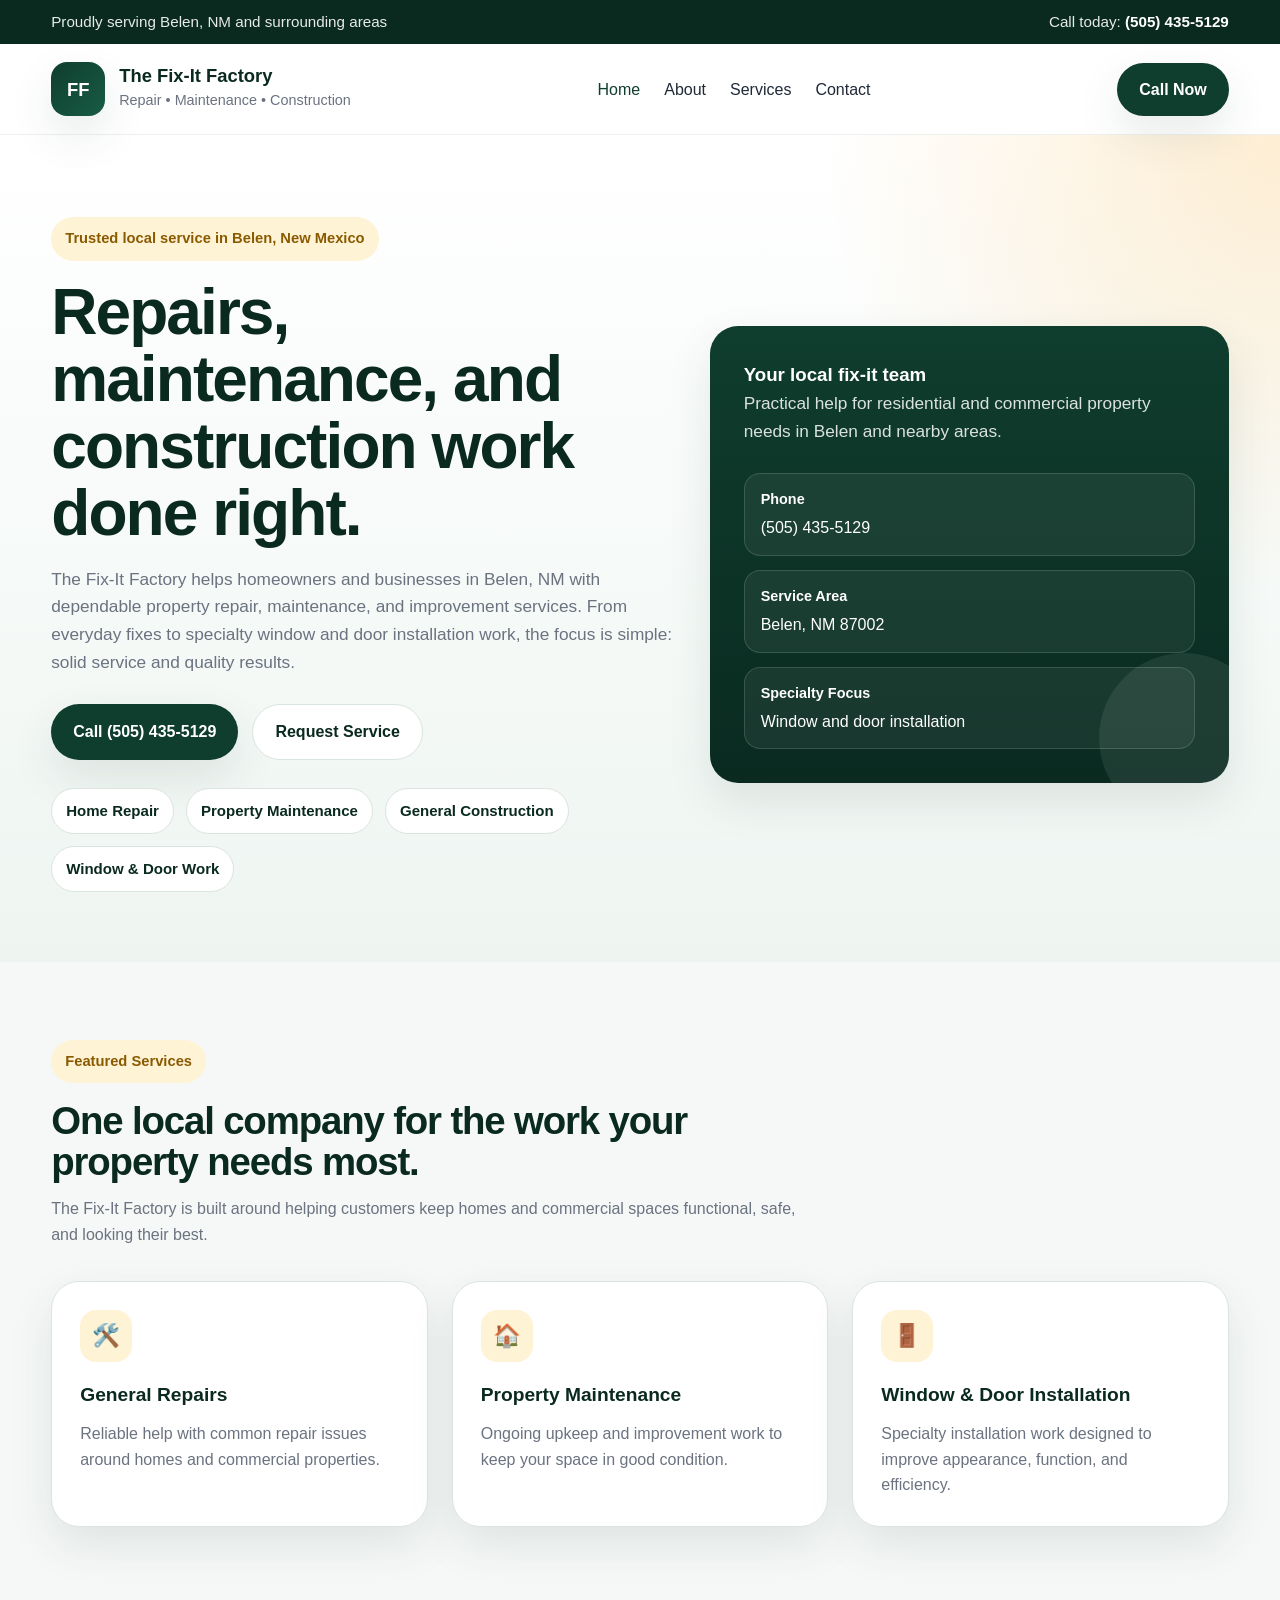
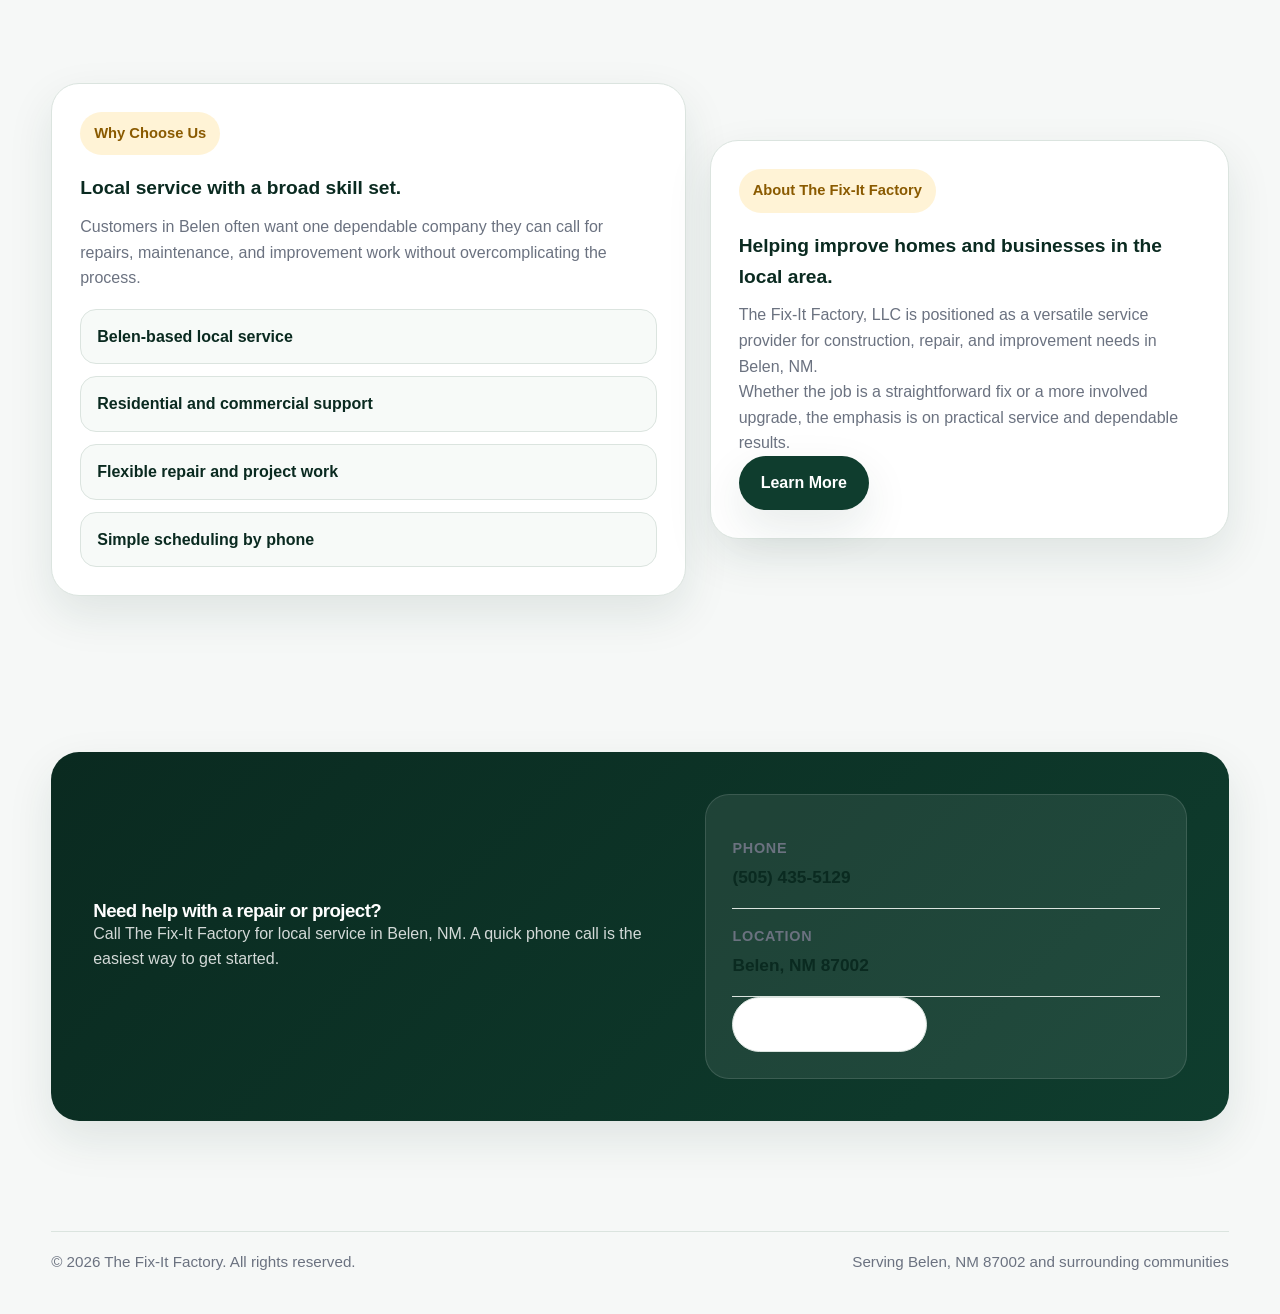
==== index.html @ b7ed5127 "Add files via upload" ====
<!DOCTYPE html>
<html lang="en">
<head>
  <meta charset="UTF-8" />
  <meta name="viewport" content="width=device-width, initial-scale=1.0" />
  <title>The Fix-It Factory | Home Repair & Construction in Belen, NM</title>
  <meta name="description" content="The Fix-It Factory provides home repair, maintenance, construction, and window and door installation services in Belen, New Mexico." />
  <link rel="stylesheet" href="style.css" />
</head>
<body>
  <div class="topbar">
    <div class="container topbar-inner">
      <div>Proudly serving Belen, NM and surrounding areas</div>
      <div>Call today: <a href="tel:15054355129">(505) 435-5129</a></div>
    </div>
  </div>

  <header>
    <div class="container nav">
      <a href="index.html" class="brand">
        <div class="logo">FF</div>
        <div class="brand-text">
          <h1>The Fix-It Factory</h1>
          <span>Repair • Maintenance • Construction</span>
        </div>
      </a>
      <nav>
        <ul>
          <li><a class="active" href="index.html">Home</a></li>
          <li><a href="about.html">About</a></li>
          <li><a href="services.html">Services</a></li>
          <li><a href="contact.html">Contact</a></li>
        </ul>
      </nav>
      <a class="nav-cta" href="tel:15054355129">Call Now</a>
    </div>
  </header>

  <main>
    <section class="hero">
      <div class="container hero-grid">
        <div>
          <div class="eyebrow">Trusted local service in Belen, New Mexico</div>
          <h2>Repairs, maintenance, and construction work done right.</h2>
          <p>
            The Fix-It Factory helps homeowners and businesses in Belen, NM with dependable property repair, maintenance, and improvement services. From everyday fixes to specialty window and door installation work, the focus is simple: solid service and quality results.
          </p>
          <div class="hero-actions">
            <a class="btn btn-primary" href="tel:15054355129">Call (505) 435-5129</a>
            <a class="btn btn-secondary" href="contact.html">Request Service</a>
          </div>
          <div class="hero-points">
            <span>Home Repair</span>
            <span>Property Maintenance</span>
            <span>General Construction</span>
            <span>Window & Door Work</span>
          </div>
        </div>
        <aside class="hero-card">
          <h3>Your local fix-it team</h3>
          <p>Practical help for residential and commercial property needs in Belen and nearby areas.</p>
          <div class="info-list">
            <div class="info-item">
              <strong>Phone</strong>
              <a href="tel:15054355129">(505) 435-5129</a>
            </div>
            <div class="info-item">
              <strong>Service Area</strong>
              <span>Belen, NM 87002</span>
            </div>
            <div class="info-item">
              <strong>Specialty Focus</strong>
              <span>Window and door installation</span>
            </div>
          </div>
        </aside>
      </div>
    </section>

    <section>
      <div class="container">
        <div class="section-head">
          <span class="tag">Featured Services</span>
          <h3>One local company for the work your property needs most.</h3>
          <p>The Fix-It Factory is built around helping customers keep homes and commercial spaces functional, safe, and looking their best.</p>
        </div>
        <div class="services-grid">
          <article class="card">
            <div class="icon">🛠️</div>
            <h4>General Repairs</h4>
            <p>Reliable help with common repair issues around homes and commercial properties.</p>
          </article>
          <article class="card">
            <div class="icon">🏠</div>
            <h4>Property Maintenance</h4>
            <p>Ongoing upkeep and improvement work to keep your space in good condition.</p>
          </article>
          <article class="card">
            <div class="icon">🚪</div>
            <h4>Window & Door Installation</h4>
            <p>Specialty installation work designed to improve appearance, function, and efficiency.</p>
          </article>
        </div>
      </div>
    </section>

    <section>
      <div class="container split-grid">
        <div class="panel">
          <span class="tag">Why Choose Us</span>
          <h4>Local service with a broad skill set.</h4>
          <p>Customers in Belen often want one dependable company they can call for repairs, maintenance, and improvement work without overcomplicating the process.</p>
          <ul class="check-list">
            <li>Belen-based local service</li>
            <li>Residential and commercial support</li>
            <li>Flexible repair and project work</li>
            <li>Simple scheduling by phone</li>
          </ul>
        </div>
        <div class="panel">
          <span class="tag">About The Fix-It Factory</span>
          <h4>Helping improve homes and businesses in the local area.</h4>
          <p>The Fix-It Factory, LLC is positioned as a versatile service provider for construction, repair, and improvement needs in Belen, NM.</p>
          <p>Whether the job is a straightforward fix or a more involved upgrade, the emphasis is on practical service and dependable results.</p>
          <a class="btn btn-primary" href="about.html">Learn More</a>
        </div>
      </div>
    </section>

    <section>
      <div class="container">
        <div class="cta">
          <div class="cta-grid">
            <div>
              <h3>Need help with a repair or project?</h3>
              <p>Call The Fix-It Factory for local service in Belen, NM. A quick phone call is the easiest way to get started.</p>
            </div>
            <div class="cta-box">
              <div class="contact-row">
                <strong>Phone</strong>
                <a href="tel:15054355129">(505) 435-5129</a>
              </div>
              <div class="contact-row">
                <strong>Location</strong>
                <span>Belen, NM 87002</span>
              </div>
              <a class="btn btn-secondary" href="contact.html">Go to Contact Page</a>
            </div>
          </div>
        </div>
      </div>
    </section>
  </main>

  <footer>
    <div class="container footer-inner">
      <div>© 2026 The Fix-It Factory. All rights reserved.</div>
      <div>Serving Belen, NM 87002 and surrounding communities</div>
    </div>
  </footer>
</body>
</html>
---- style.css ----
:root {
  --primary: #0f3d2e;
  --primary-dark: #0a2a20;
  --primary-light: #185c46;
  --accent: #f59e0b;
  --accent-soft: #fff3d6;
  --text: #1f2937;
  --text-light: #6b7280;
  --white: #ffffff;
  --bg: #f6f8f7;
  --card: #ffffff;
  --border: #dbe4df;
  --shadow: 0 18px 45px rgba(15, 61, 46, 0.10);
  --shadow-hover: 0 25px 60px rgba(15, 61, 46, 0.16);
  --radius: 22px;
  --max-width: 1180px;
}

* {
  box-sizing: border-box;
  margin: 0;
  padding: 0;
}

html {
  scroll-behavior: smooth;
}

body {
  font-family: Arial, Helvetica, sans-serif;
  color: var(--text);
  background: var(--bg);
  line-height: 1.6;
}

a {
  text-decoration: none;
  color: inherit;
}

img {
  max-width: 100%;
  display: block;
}

.container {
  width: min(92%, var(--max-width));
  margin: 0 auto;
}

.topbar {
  background: var(--primary-dark);
  color: rgba(255,255,255,0.9);
  font-size: 0.95rem;
}

.topbar-inner {
  display: flex;
  justify-content: space-between;
  align-items: center;
  gap: 16px;
  padding: 10px 0;
  flex-wrap: wrap;
}

.topbar a {
  color: #fff;
  font-weight: 700;
}

header {
  position: sticky;
  top: 0;
  z-index: 1000;
  background: rgba(255,255,255,0.94);
  backdrop-filter: blur(14px);
  border-bottom: 1px solid rgba(15, 61, 46, 0.08);
}

.nav {
  display: flex;
  align-items: center;
  justify-content: space-between;
  gap: 20px;
  padding: 18px 0;
}

.brand {
  display: flex;
  align-items: center;
  gap: 14px;
}

.logo {
  width: 54px;
  height: 54px;
  border-radius: 16px;
  background: linear-gradient(135deg, var(--primary), var(--primary-light));
  color: white;
  display: grid;
  place-items: center;
  font-weight: 800;
  font-size: 1.15rem;
  box-shadow: var(--shadow);
}

.brand-text h1 {
  font-size: 1.15rem;
  line-height: 1.1;
  color: var(--primary-dark);
}

.brand-text span {
  font-size: 0.9rem;
  color: var(--text-light);
}

nav ul {
  list-style: none;
  display: flex;
  align-items: center;
  gap: 24px;
  flex-wrap: wrap;
}

nav a:hover,
nav a.active {
  color: var(--primary);
}

.nav-cta,
.btn {
  display: inline-flex;
  align-items: center;
  justify-content: center;
  padding: 14px 22px;
  border-radius: 999px;
  font-weight: 700;
  transition: 0.25s ease;
}

.nav-cta {
  background: var(--primary);
  color: white;
  box-shadow: var(--shadow);
}

.nav-cta:hover,
.btn:hover {
  transform: translateY(-2px);
  box-shadow: var(--shadow-hover);
}

.btn-primary {
  background: var(--primary);
  color: white;
  box-shadow: var(--shadow);
}

.btn-secondary {
  border: 1px solid var(--border);
  background: white;
  color: var(--primary-dark);
}

.hero,
.page-hero {
  position: relative;
  overflow: hidden;
  background:
    radial-gradient(circle at top right, rgba(245, 158, 11, 0.18), transparent 30%),
    linear-gradient(180deg, #ffffff 0%, #eef5f1 100%);
}

.hero {
  padding: 82px 0 70px;
}

.page-hero {
  padding: 72px 0 56px;
}

.hero-grid,
.split-grid,
.contact-grid,
.cta-grid,
.stats-grid,
.services-grid,
.why-grid,
.process-grid {
  display: grid;
  gap: 24px;
}

.hero-grid,
.cta-grid,
.contact-grid,
.split-grid {
  grid-template-columns: 1.1fr 0.9fr;
  align-items: center;
}

.eyebrow,
.tag {
  display: inline-flex;
  align-items: center;
  gap: 8px;
  padding: 10px 14px;
  border-radius: 999px;
  background: var(--accent-soft);
  color: #8a5a00;
  font-weight: 700;
  margin-bottom: 18px;
  font-size: 0.92rem;
}

.page-hero h2,
.hero h2,
.section-head h3,
.cta h3 {
  color: var(--primary-dark);
  letter-spacing: -0.03em;
  line-height: 1.05;
}

.hero h2 {
  font-size: clamp(2.2rem, 5vw, 4.5rem);
  margin-bottom: 18px;
}

.page-hero h2 {
  font-size: clamp(2rem, 4vw, 3.6rem);
  margin-bottom: 14px;
}

.hero p,
.page-hero p,
.section-head p,
.card p,
.panel p,
.contact-card p,
.lead {
  color: var(--text-light);
}

.hero p,
.page-hero p {
  font-size: 1.08rem;
  max-width: 720px;
  margin-bottom: 28px;
}

.hero-actions {
  display: flex;
  flex-wrap: wrap;
  gap: 14px;
  margin-bottom: 28px;
}

.hero-points,
.stat-list {
  display: flex;
  flex-wrap: wrap;
  gap: 12px;
}

.hero-points span,
.stat-list span {
  background: white;
  border: 1px solid var(--border);
  color: var(--primary-dark);
  padding: 10px 14px;
  border-radius: 999px;
  font-size: 0.94rem;
  font-weight: 700;
}

.hero-card,
.card,
.panel,
.contact-card,
.cta,
.info-card {
  background: var(--card);
  border: 1px solid var(--border);
  border-radius: 28px;
  box-shadow: var(--shadow);
}

.hero-card {
  background: linear-gradient(180deg, var(--primary) 0%, var(--primary-dark) 100%);
  color: white;
  padding: 34px;
  position: relative;
  overflow: hidden;
  border: none;
}

.hero-card::after {
  content: "";
  position: absolute;
  inset: auto -40px -40px auto;
  width: 170px;
  height: 170px;
  background: rgba(255,255,255,0.08);
  border-radius: 50%;
}

.hero-card h3,
.hero-card p,
.hero-card a,
.hero-card span {
  position: relative;
  z-index: 1;
}

.hero-card p {
  color: rgba(255,255,255,0.85);
}

.info-list {
  display: grid;
  gap: 14px;
  margin-top: 18px;
}

.info-item {
  padding: 14px 16px;
  border: 1px solid rgba(255,255,255,0.14);
  background: rgba(255,255,255,0.06);
  border-radius: 16px;
}

.info-item strong,
.contact-row strong {
  display: block;
  margin-bottom: 4px;
  font-size: 0.9rem;
}

section {
  padding: 78px 0;
}

.section-head {
  max-width: 760px;
  margin-bottom: 34px;
}

.section-head h3 {
  font-size: clamp(1.8rem, 3vw, 3rem);
  margin-bottom: 14px;
}

.services-grid,
.why-grid,
.stats-grid,
.process-grid {
  grid-template-columns: repeat(3, 1fr);
}

.card,
.panel,
.contact-card,
.info-card {
  padding: 28px;
  transition: 0.25s ease;
}

.card:hover,
.panel:hover,
.info-card:hover {
  transform: translateY(-6px);
  box-shadow: var(--shadow-hover);
}

.icon {
  width: 52px;
  height: 52px;
  border-radius: 16px;
  background: var(--accent-soft);
  color: #8a5a00;
  display: grid;
  place-items: center;
  font-size: 1.4rem;
  margin-bottom: 18px;
}

.card h4,
.panel h4,
.contact-card h4,
.info-card h4 {
  font-size: 1.2rem;
  color: var(--primary-dark);
  margin-bottom: 10px;
}

.check-list {
  list-style: none;
  display: grid;
  gap: 12px;
  margin-top: 18px;
}

.check-list li {
  background: #f7faf8;
  border: 1px solid var(--border);
  border-radius: 16px;
  padding: 14px 16px;
  font-weight: 700;
  color: var(--primary-dark);
}

.cta {
  padding: 42px;
  background: linear-gradient(135deg, var(--primary-dark), var(--primary));
  color: white;
  border: none;
}

.cta h3,
.cta p,
.cta a,
.cta strong,
.cta span {
  color: white;
}

.cta p {
  color: rgba(255,255,255,0.82);
}

.cta-box {
  background: rgba(255,255,255,0.08);
  border: 1px solid rgba(255,255,255,0.12);
  border-radius: 24px;
  padding: 26px;
}

.contact-grid {
  align-items: start;
}

.contact-row {
  padding: 16px 0;
  border-bottom: 1px solid var(--border);
}

.contact-row:last-child {
  border-bottom: none;
}

.contact-row strong {
  color: var(--text-light);
  text-transform: uppercase;
  letter-spacing: 0.05em;
}

.contact-row span,
.contact-row a {
  color: var(--primary-dark);
  font-size: 1.08rem;
  font-weight: 700;
}

form {
  display: grid;
  gap: 14px;
}

input,
select,
textarea {
  width: 100%;
  padding: 16px 18px;
  border-radius: 16px;
  border: 1px solid var(--border);
  background: #fbfcfb;
  font-size: 1rem;
  color: var(--text);
  font-family: inherit;
}

textarea {
  min-height: 150px;
  resize: vertical;
}

button {
  border: none;
  cursor: pointer;
  font-family: inherit;
}

footer {
  padding: 32px 0 40px;
  color: var(--text-light);
  font-size: 0.95rem;
}

.footer-inner {
  display: flex;
  justify-content: space-between;
  gap: 16px;
  flex-wrap: wrap;
  padding-top: 18px;
  border-top: 1px solid var(--border);
}

@media (max-width: 980px) {
  .hero-grid,
  .split-grid,
  .contact-grid,
  .cta-grid,
  .services-grid,
  .why-grid,
  .stats-grid,
  .process-grid {
    grid-template-columns: 1fr;
  }

  .nav {
    flex-direction: column;
    align-items: flex-start;
  }

  nav ul {
    gap: 16px;
  }
}

@media (max-width: 640px) {
  .hero,
  .page-hero {
    padding-top: 56px;
  }

  .hero-card,
  .card,
  .panel,
  .contact-card,
  .cta,
  .info-card {
    padding: 24px;
  }

  .topbar-inner,
  .footer-inner {
    flex-direction: column;
    align-items: flex-start;
  }

  .hero-actions {
    flex-direction: column;
  }

  .btn,
  .nav-cta {
    width: 100%;
  }
}
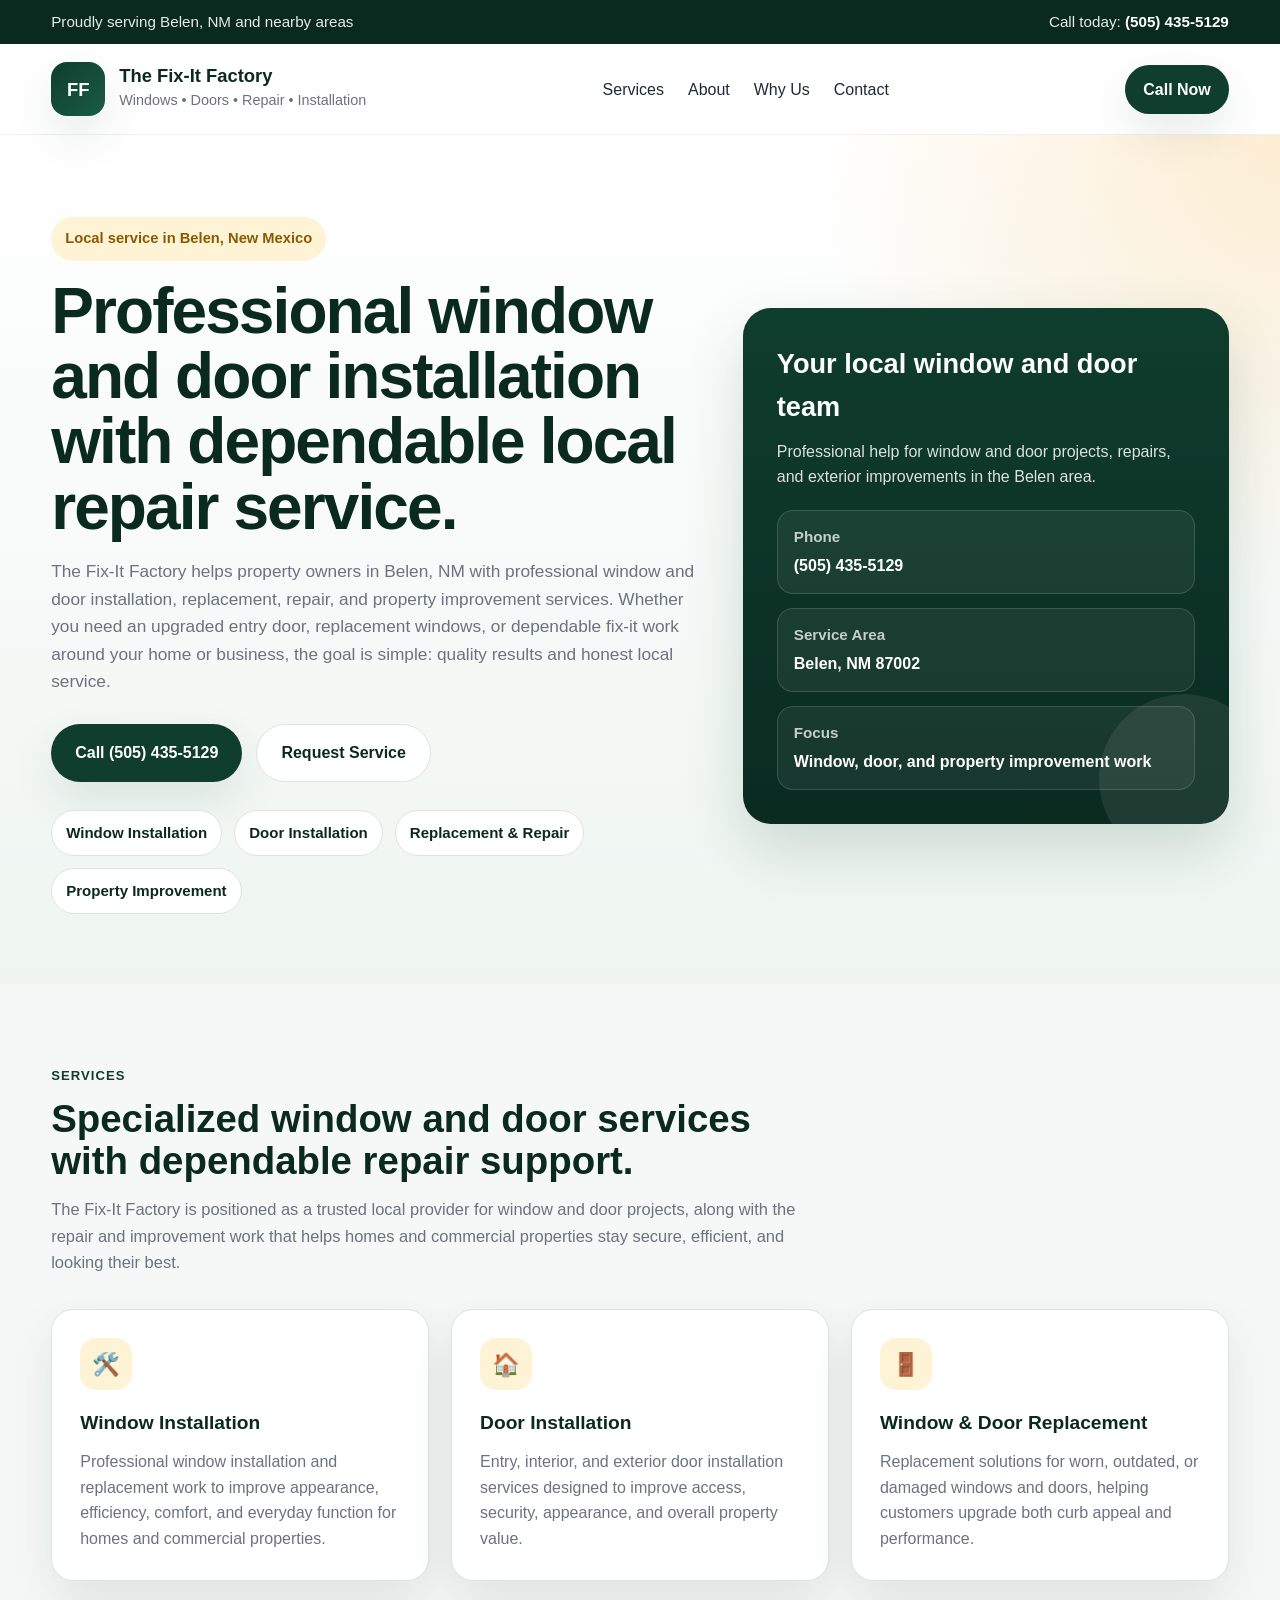
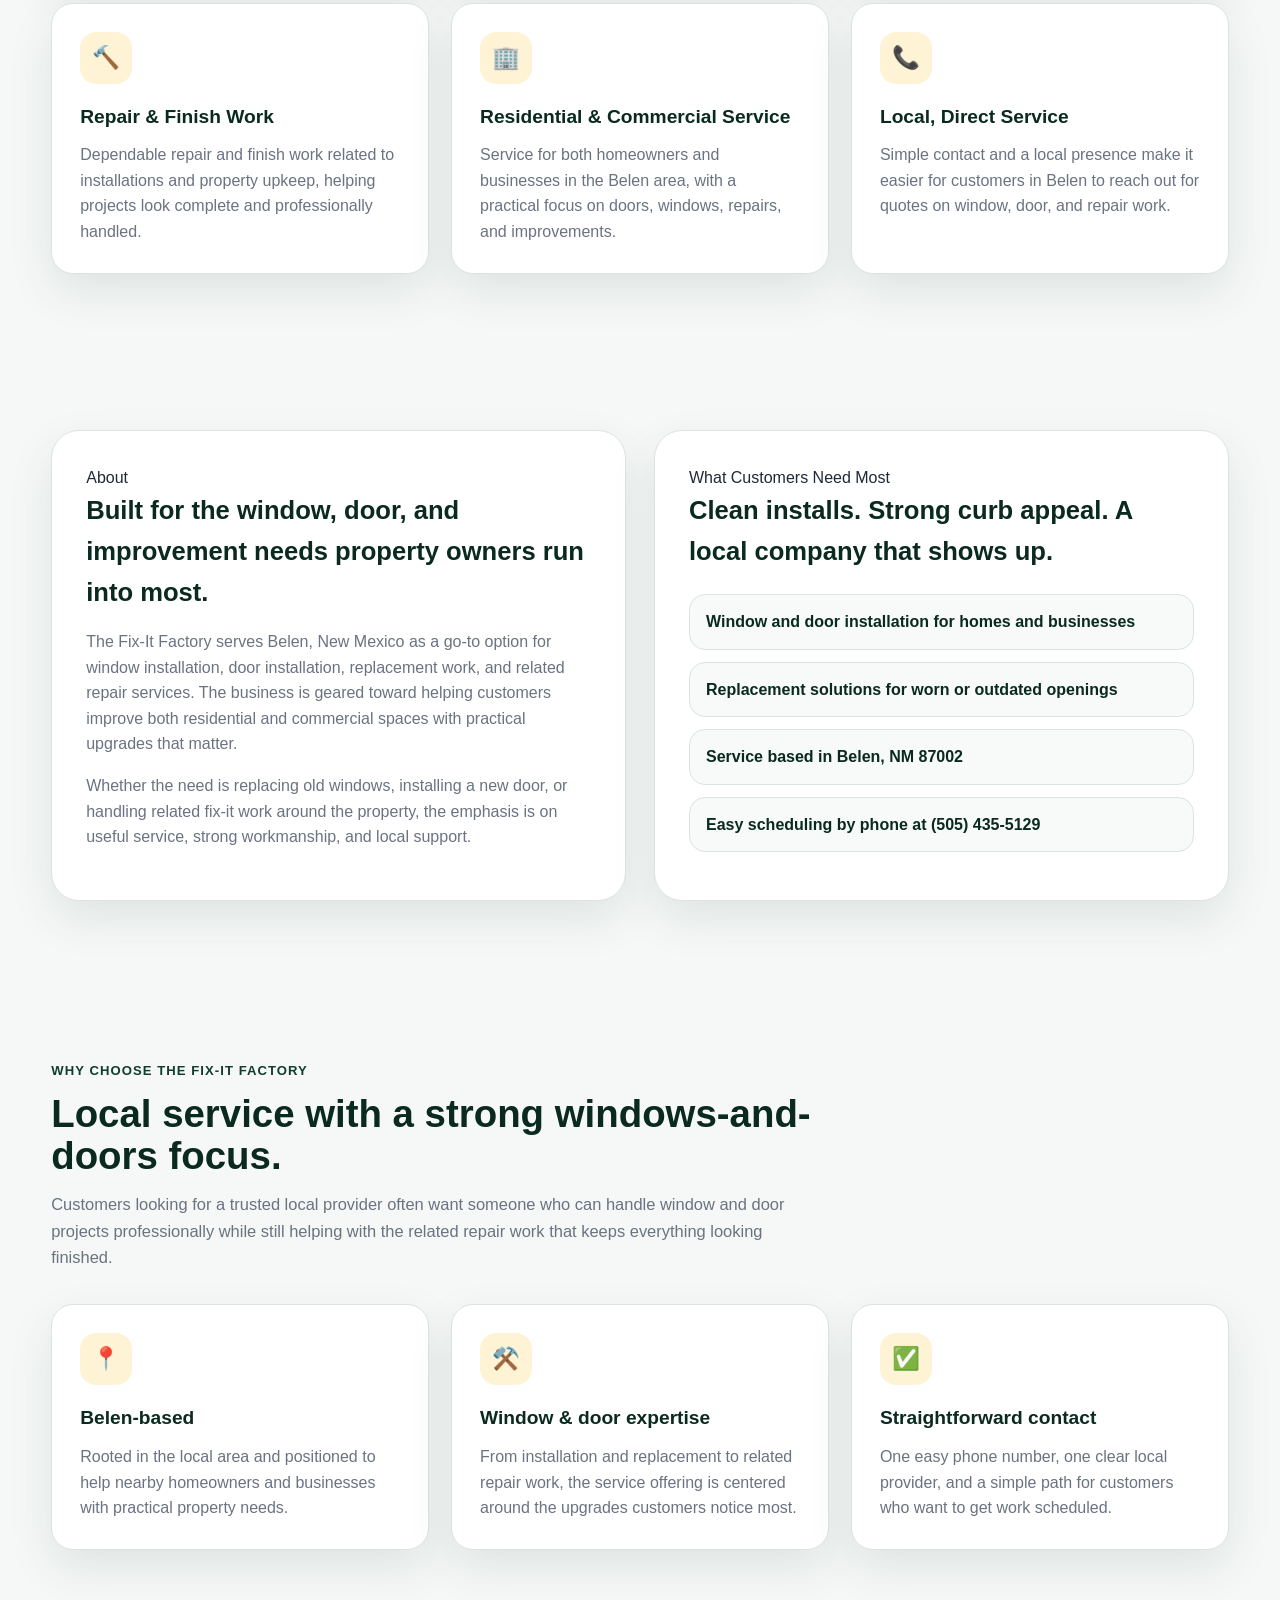
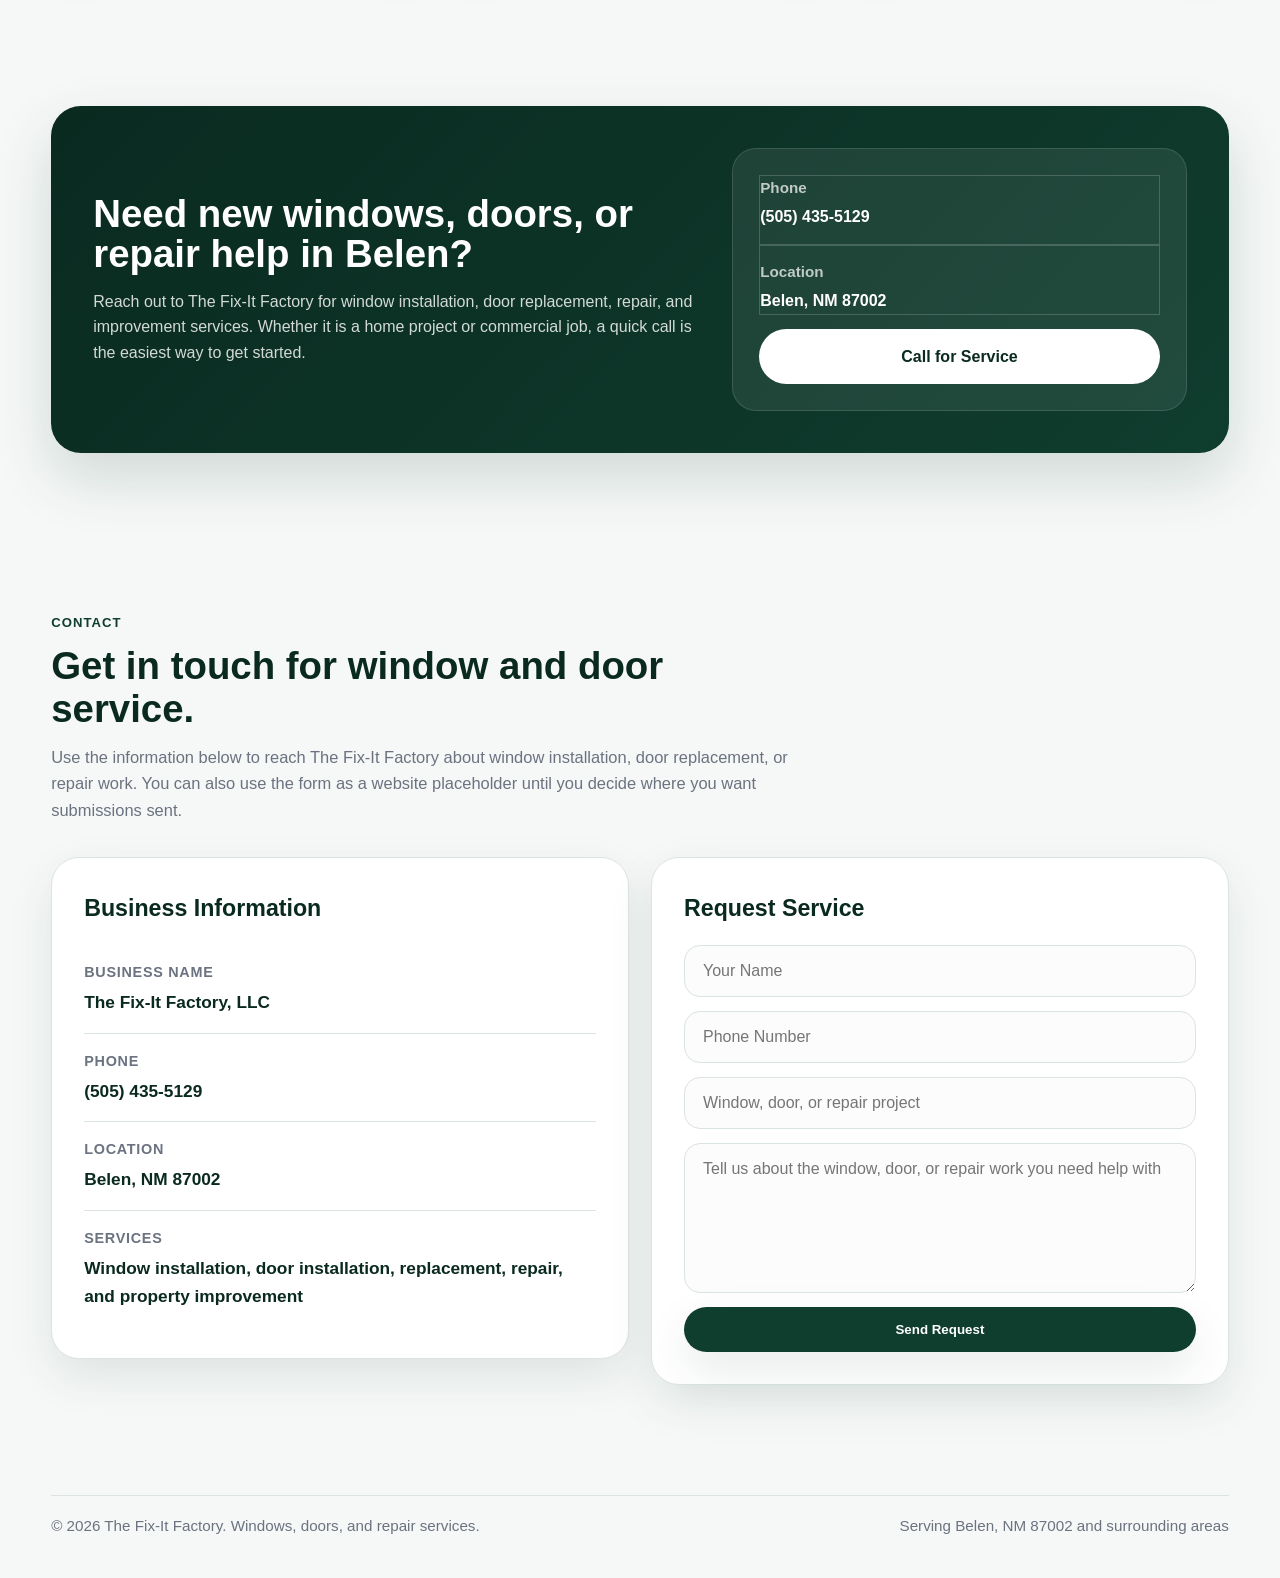
==== commit 7c3598fb: "Revise index.html for SEO and content updates Updated the title and meta description for better SEO." ====
--- a/index.html
+++ b/index.html
@@ -3,62 +3,660 @@
 <head>
   <meta charset="UTF-8" />
   <meta name="viewport" content="width=device-width, initial-scale=1.0" />
-  <title>The Fix-It Factory | Home Repair & Construction in Belen, NM</title>
-  <meta name="description" content="The Fix-It Factory provides home repair, maintenance, construction, and window and door installation services in Belen, New Mexico." />
-  <link rel="stylesheet" href="style.css" />
+  <title>The Fix-It Factory | Windows, Doors & Property Repair in Belen, NM</title>
+  <meta name="description" content="The Fix-It Factory provides window installation, door installation, repair, and property improvement services in Belen, New Mexico. Call (505) 435-5129 for local service." />
+  <style>
+    :root {
+      --primary: #0f3d2e;
+      --primary-dark: #0a2a20;
+      --accent: #f59e0b;
+      --accent-soft: #fff3d6;
+      --text: #1f2937;
+      --text-light: #6b7280;
+      --white: #ffffff;
+      --bg: #f6f8f7;
+      --card: #ffffff;
+      --border: #dbe4df;
+      --shadow: 0 18px 45px rgba(15, 61, 46, 0.10);
+      --shadow-hover: 0 25px 60px rgba(15, 61, 46, 0.16);
+      --radius: 22px;
+      --max-width: 1180px;
+    }
+
+    * {
+      box-sizing: border-box;
+      margin: 0;
+      padding: 0;
+    }
+
+    html {
+      scroll-behavior: smooth;
+    }
+
+    body {
+      font-family: Arial, Helvetica, sans-serif;
+      color: var(--text);
+      background: var(--bg);
+      line-height: 1.6;
+    }
+
+    a {
+      text-decoration: none;
+      color: inherit;
+    }
+
+    img {
+      max-width: 100%;
+      display: block;
+    }
+
+    .container {
+      width: min(92%, var(--max-width));
+      margin: 0 auto;
+    }
+
+    .topbar {
+      background: var(--primary-dark);
+      color: rgba(255,255,255,0.9);
+      font-size: 0.95rem;
+    }
+
+    .topbar-inner {
+      display: flex;
+      justify-content: space-between;
+      align-items: center;
+      gap: 16px;
+      padding: 10px 0;
+      flex-wrap: wrap;
+    }
+
+    .topbar a {
+      color: #fff;
+      font-weight: 700;
+    }
+
+    header {
+      position: sticky;
+      top: 0;
+      z-index: 1000;
+      background: rgba(255,255,255,0.92);
+      backdrop-filter: blur(14px);
+      border-bottom: 1px solid rgba(15, 61, 46, 0.08);
+    }
+
+    .nav {
+      display: flex;
+      align-items: center;
+      justify-content: space-between;
+      gap: 20px;
+      padding: 18px 0;
+    }
+
+    .brand {
+      display: flex;
+      align-items: center;
+      gap: 14px;
+    }
+
+    .logo {
+      width: 54px;
+      height: 54px;
+      border-radius: 16px;
+      background: linear-gradient(135deg, var(--primary), #185c46);
+      color: white;
+      display: grid;
+      place-items: center;
+      font-weight: 800;
+      font-size: 1.15rem;
+      box-shadow: var(--shadow);
+    }
+
+    .brand-text h1 {
+      font-size: 1.15rem;
+      line-height: 1.1;
+      color: var(--primary-dark);
+    }
+
+    .brand-text span {
+      font-size: 0.9rem;
+      color: var(--text-light);
+    }
+
+    nav ul {
+      list-style: none;
+      display: flex;
+      align-items: center;
+      gap: 24px;
+      flex-wrap: wrap;
+    }
+
+    nav a:hover {
+      color: var(--primary);
+    }
+
+    .nav-cta {
+      display: inline-flex;
+      align-items: center;
+      justify-content: center;
+      background: var(--primary);
+      color: #ffffff;
+      padding: 12px 18px;
+      border-radius: 999px;
+      font-weight: 700;
+      box-shadow: var(--shadow);
+      transition: 0.25s ease;
+    }
+
+    .nav-cta:hover,
+    .btn:hover {
+      color: inherit;
+      transform: translateY(-2px);
+      box-shadow: var(--shadow-hover);
+    }
+
+    .hero {
+      position: relative;
+      overflow: hidden;
+      padding: 82px 0 70px;
+      background:
+        radial-gradient(circle at top right, rgba(245, 158, 11, 0.18), transparent 30%),
+        linear-gradient(180deg, #ffffff 0%, #eef5f1 100%);
+    }
+
+    .hero-grid {
+      display: grid;
+      grid-template-columns: 1.15fr 0.85fr;
+      gap: 34px;
+      align-items: center;
+    }
+
+    .eyebrow {
+      display: inline-flex;
+      align-items: center;
+      gap: 8px;
+      padding: 10px 14px;
+      border-radius: 999px;
+      background: var(--accent-soft);
+      color: #8a5a00;
+      font-weight: 700;
+      margin-bottom: 18px;
+      font-size: 0.92rem;
+    }
+
+    .hero h2 {
+      font-size: clamp(2.2rem, 5vw, 4.5rem);
+      line-height: 1.02;
+      color: var(--primary-dark);
+      margin-bottom: 18px;
+      letter-spacing: -0.03em;
+    }
+
+    .hero p {
+      font-size: 1.08rem;
+      color: var(--text-light);
+      max-width: 700px;
+      margin-bottom: 28px;
+    }
+
+    .hero-actions {
+      display: flex;
+      flex-wrap: wrap;
+      gap: 14px;
+      margin-bottom: 28px;
+    }
+
+    .btn {
+      display: inline-flex;
+      align-items: center;
+      justify-content: center;
+      padding: 15px 24px;
+      border-radius: 999px;
+      font-weight: 700;
+      transition: 0.25s ease;
+    }
+
+    .btn-primary {
+      background: var(--primary);
+      color: #ffffff;
+      box-shadow: var(--shadow);
+    }
+
+    .btn-secondary {
+      border: 1px solid var(--border);
+      background: #ffffff;
+      color: var(--primary-dark);
+    }
+
+    .hero-points {
+      display: flex;
+      flex-wrap: wrap;
+      gap: 12px;
+    }
+
+    .hero-points span {
+      background: white;
+      border: 1px solid var(--border);
+      color: var(--primary-dark);
+      padding: 10px 14px;
+      border-radius: 999px;
+      font-size: 0.94rem;
+      font-weight: 700;
+    }
+
+    .hero-card {
+      background: linear-gradient(180deg, var(--primary) 0%, var(--primary-dark) 100%);
+      color: white;
+      padding: 34px;
+      border-radius: 28px;
+      box-shadow: var(--shadow-hover);
+      position: relative;
+      overflow: hidden;
+    }
+
+    .hero-card::after {
+      content: "";
+      position: absolute;
+      inset: auto -40px -40px auto;
+      width: 170px;
+      height: 170px;
+      background: rgba(255,255,255,0.08);
+      border-radius: 50%;
+    }
+
+    .hero-card h3 {
+      font-size: 1.7rem;
+      margin-bottom: 10px;
+    }
+
+    .hero-card p {
+      color: rgba(255,255,255,0.85);
+      margin-bottom: 20px;
+      font-size: 1rem;
+    }
+
+    .info-list {
+      display: grid;
+      gap: 14px;
+    }
+
+    .info-item {
+      padding: 14px 16px;
+      border: 1px solid rgba(255,255,255,0.14);
+      background: rgba(255,255,255,0.06);
+      border-radius: 16px;
+    }
+
+    .info-item strong {
+      display: block;
+      margin-bottom: 4px;
+      font-size: 0.95rem;
+      color: rgba(255,255,255,0.75);
+    }
+
+    .info-item span,
+    .info-item a {
+      font-size: 1rem;
+      font-weight: 700;
+      color: white;
+    }
+
+    section {
+      padding: 78px 0;
+    }
+
+    .section-head {
+      max-width: 760px;
+      margin-bottom: 34px;
+    }
+
+    .section-head .tag {
+      display: inline-block;
+      color: var(--primary);
+      font-weight: 800;
+      text-transform: uppercase;
+      letter-spacing: 0.08em;
+      font-size: 0.82rem;
+      margin-bottom: 12px;
+    }
+
+    .section-head h3 {
+      font-size: clamp(1.8rem, 3vw, 3rem);
+      line-height: 1.1;
+      color: var(--primary-dark);
+      margin-bottom: 14px;
+    }
+
+    .section-head p {
+      color: var(--text-light);
+      font-size: 1.03rem;
+    }
+
+    .services-grid,
+    .why-grid,
+    .contact-grid {
+      display: grid;
+      gap: 22px;
+    }
+
+    .services-grid {
+      grid-template-columns: repeat(3, 1fr);
+    }
+
+    .card {
+      background: var(--card);
+      border: 1px solid var(--border);
+      border-radius: var(--radius);
+      padding: 28px;
+      box-shadow: var(--shadow);
+      transition: 0.25s ease;
+    }
+
+    .card:hover {
+      transform: translateY(-6px);
+      box-shadow: var(--shadow-hover);
+    }
+
+    .icon {
+      width: 52px;
+      height: 52px;
+      border-radius: 16px;
+      background: var(--accent-soft);
+      color: #8a5a00;
+      display: grid;
+      place-items: center;
+      font-size: 1.4rem;
+      margin-bottom: 18px;
+    }
+
+    .card h4 {
+      font-size: 1.2rem;
+      color: var(--primary-dark);
+      margin-bottom: 10px;
+    }
+
+    .card p {
+      color: var(--text-light);
+    }
+
+    .about-wrap {
+      display: grid;
+      grid-template-columns: 1fr 1fr;
+      gap: 28px;
+      align-items: stretch;
+    }
+
+    .about-panel {
+      background: white;
+      border: 1px solid var(--border);
+      border-radius: 28px;
+      padding: 34px;
+      box-shadow: var(--shadow);
+    }
+
+    .about-panel h4 {
+      font-size: 1.6rem;
+      color: var(--primary-dark);
+      margin-bottom: 16px;
+    }
+
+    .about-panel p {
+      color: var(--text-light);
+      margin-bottom: 16px;
+    }
+
+    .check-list {
+      list-style: none;
+      display: grid;
+      gap: 12px;
+      margin-top: 22px;
+    }
+
+    .check-list li {
+      background: #f7faf8;
+      border: 1px solid var(--border);
+      border-radius: 16px;
+      padding: 14px 16px;
+      font-weight: 700;
+      color: var(--primary-dark);
+    }
+
+    .why-grid {
+      grid-template-columns: repeat(3, 1fr);
+    }
+
+    .cta {
+      background: linear-gradient(135deg, var(--primary-dark), var(--primary));
+      color: white;
+      border-radius: 30px;
+      padding: 42px;
+      display: grid;
+      grid-template-columns: 1.15fr 0.85fr;
+      gap: 24px;
+      align-items: center;
+      box-shadow: var(--shadow-hover);
+    }
+
+    .cta h3 {
+      font-size: clamp(1.8rem, 3vw, 3rem);
+      line-height: 1.05;
+      margin-bottom: 14px;
+    }
+
+    .cta p {
+      color: rgba(255,255,255,0.82);
+      max-width: 680px;
+    }
+
+    .cta-box {
+      background: rgba(255,255,255,0.08);
+      border: 1px solid rgba(255,255,255,0.12);
+      border-radius: 24px;
+      padding: 26px;
+    }
+
+    .cta-box .btn-secondary {
+      background: #ffffff;
+      color: var(--primary-dark);
+      border: none;
+      width: 100%;
+      margin-top: 14px;
+    }
+
+    .contact-grid {
+      grid-template-columns: 1fr 1fr;
+      align-items: start;
+    }
+
+    .contact-card {
+      background: white;
+      border: 1px solid var(--border);
+      border-radius: 28px;
+      padding: 32px;
+      box-shadow: var(--shadow);
+    }
+
+    .contact-card h4 {
+      font-size: 1.45rem;
+      color: var(--primary-dark);
+      margin-bottom: 18px;
+    }
+
+    .contact-row {
+      padding: 16px 0;
+      border-bottom: 1px solid var(--border);
+    }
+
+    .contact-row:last-child {
+      border-bottom: none;
+    }
+
+    .contact-row strong {
+      display: block;
+      color: var(--text-light);
+      font-size: 0.9rem;
+      margin-bottom: 5px;
+      text-transform: uppercase;
+      letter-spacing: 0.05em;
+    }
+
+    .contact-row span,
+    .contact-row a {
+      color: var(--primary-dark);
+      font-size: 1.08rem;
+      font-weight: 700;
+    }
+
+    form {
+      display: grid;
+      gap: 14px;
+    }
+
+    input,
+    textarea {
+      width: 100%;
+      padding: 16px 18px;
+      border-radius: 16px;
+      border: 1px solid var(--border);
+      background: #fbfcfb;
+      font-size: 1rem;
+      color: var(--text);
+      font-family: inherit;
+    }
+
+    textarea {
+      min-height: 150px;
+      resize: vertical;
+    }
+
+    button {
+      border: none;
+      cursor: pointer;
+      font-family: inherit;
+      color: inherit;
+    }
+
+    footer {
+      padding: 32px 0 40px;
+      color: var(--text-light);
+      font-size: 0.95rem;
+    }
+
+    .footer-inner {
+      display: flex;
+      justify-content: space-between;
+      gap: 16px;
+      flex-wrap: wrap;
+      padding-top: 18px;
+      border-top: 1px solid var(--border);
+    }
+
+    @media (max-width: 980px) {
+      .hero-grid,
+      .about-wrap,
+      .cta,
+      .contact-grid,
+      .services-grid,
+      .why-grid {
+        grid-template-columns: 1fr;
+      }
+
+      .nav {
+        flex-direction: column;
+        align-items: flex-start;
+      }
+
+      nav ul {
+        gap: 16px;
+      }
+    }
+
+    @media (max-width: 640px) {
+      .hero {
+        padding-top: 62px;
+      }
+
+      .hero-card,
+      .about-panel,
+      .contact-card,
+      .cta,
+      .card {
+        padding: 24px;
+      }
+
+      .topbar-inner,
+      .footer-inner {
+        flex-direction: column;
+        align-items: flex-start;
+      }
+
+      .hero-actions {
+        flex-direction: column;
+      }
+
+      .btn,
+      .nav-cta {
+        width: 100%;
+      }
+    }
+  </style>
 </head>
 <body>
   <div class="topbar">
     <div class="container topbar-inner">
-      <div>Proudly serving Belen, NM and surrounding areas</div>
+      <div>Proudly serving Belen, NM and nearby areas</div>
       <div>Call today: <a href="tel:15054355129">(505) 435-5129</a></div>
     </div>
   </div>
 
   <header>
     <div class="container nav">
-      <a href="index.html" class="brand">
+      <a href="#home" class="brand">
         <div class="logo">FF</div>
         <div class="brand-text">
           <h1>The Fix-It Factory</h1>
-          <span>Repair • Maintenance • Construction</span>
+          <span>Windows • Doors • Repair • Installation</span>
         </div>
       </a>
+
       <nav>
         <ul>
-          <li><a class="active" href="index.html">Home</a></li>
-          <li><a href="about.html">About</a></li>
-          <li><a href="services.html">Services</a></li>
-          <li><a href="contact.html">Contact</a></li>
+          <li><a href="#services">Services</a></li>
+          <li><a href="#about">About</a></li>
+          <li><a href="#why-us">Why Us</a></li>
+          <li><a href="#contact">Contact</a></li>
         </ul>
       </nav>
+
       <a class="nav-cta" href="tel:15054355129">Call Now</a>
     </div>
   </header>
 
   <main>
-    <section class="hero">
+    <section class="hero" id="home">
       <div class="container hero-grid">
         <div>
-          <div class="eyebrow">Trusted local service in Belen, New Mexico</div>
-          <h2>Repairs, maintenance, and construction work done right.</h2>
+          <div class="eyebrow">Local service in Belen, New Mexico</div>
+          <h2>Professional window and door installation with dependable local repair service.</h2>
           <p>
-            The Fix-It Factory helps homeowners and businesses in Belen, NM with dependable property repair, maintenance, and improvement services. From everyday fixes to specialty window and door installation work, the focus is simple: solid service and quality results.
+            The Fix-It Factory helps property owners in Belen, NM with professional window and door installation, replacement, repair, and property improvement services. Whether you need an upgraded entry door, replacement windows, or dependable fix-it work around your home or business, the goal is simple: quality results and honest local service.
           </p>
+
           <div class="hero-actions">
             <a class="btn btn-primary" href="tel:15054355129">Call (505) 435-5129</a>
-            <a class="btn btn-secondary" href="contact.html">Request Service</a>
+            <a class="btn btn-secondary" href="#contact">Request Service</a>
           </div>
+
           <div class="hero-points">
-            <span>Home Repair</span>
-            <span>Property Maintenance</span>
-            <span>General Construction</span>
-            <span>Window & Door Work</span>
+            <span>Window Installation</span>
+            <span>Door Installation</span>
+            <span>Replacement & Repair</span>
+            <span>Property Improvement</span>
           </div>
         </div>
+
         <aside class="hero-card">
-          <h3>Your local fix-it team</h3>
-          <p>Practical help for residential and commercial property needs in Belen and nearby areas.</p>
+          <h3>Your local window and door team</h3>
+          <p>Professional help for window and door projects, repairs, and exterior improvements in the Belen area.</p>
           <div class="info-list">
             <div class="info-item">
               <strong>Phone</strong>
@@ -69,60 +667,118 @@
               <span>Belen, NM 87002</span>
             </div>
             <div class="info-item">
-              <strong>Specialty Focus</strong>
-              <span>Window and door installation</span>
+              <strong>Focus</strong>
+              <span>Window, door, and property improvement work</span>
             </div>
           </div>
         </aside>
       </div>
     </section>
 
-    <section>
+    <section id="services">
       <div class="container">
         <div class="section-head">
-          <span class="tag">Featured Services</span>
-          <h3>One local company for the work your property needs most.</h3>
-          <p>The Fix-It Factory is built around helping customers keep homes and commercial spaces functional, safe, and looking their best.</p>
-        </div>
+          <span class="tag">Services</span>
+          <h3>Specialized window and door services with dependable repair support.</h3>
+          <p>
+            The Fix-It Factory is positioned as a trusted local provider for window and door projects, along with the repair and improvement work that helps homes and commercial properties stay secure, efficient, and looking their best.
+          </p>
+        </div>
+
         <div class="services-grid">
           <article class="card">
             <div class="icon">🛠️</div>
-            <h4>General Repairs</h4>
-            <p>Reliable help with common repair issues around homes and commercial properties.</p>
+            <h4>Window Installation</h4>
+            <p>Professional window installation and replacement work to improve appearance, efficiency, comfort, and everyday function for homes and commercial properties.</p>
           </article>
+
           <article class="card">
             <div class="icon">🏠</div>
-            <h4>Property Maintenance</h4>
-            <p>Ongoing upkeep and improvement work to keep your space in good condition.</p>
+            <h4>Door Installation</h4>
+            <p>Entry, interior, and exterior door installation services designed to improve access, security, appearance, and overall property value.</p>
           </article>
+
           <article class="card">
             <div class="icon">🚪</div>
-            <h4>Window & Door Installation</h4>
-            <p>Specialty installation work designed to improve appearance, function, and efficiency.</p>
+            <h4>Window & Door Replacement</h4>
+            <p>Replacement solutions for worn, outdated, or damaged windows and doors, helping customers upgrade both curb appeal and performance.</p>
+          </article>
+
+          <article class="card">
+            <div class="icon">🔨</div>
+            <h4>Repair & Finish Work</h4>
+            <p>Dependable repair and finish work related to installations and property upkeep, helping projects look complete and professionally handled.</p>
+          </article>
+
+          <article class="card">
+            <div class="icon">🏢</div>
+            <h4>Residential & Commercial Service</h4>
+            <p>Service for both homeowners and businesses in the Belen area, with a practical focus on doors, windows, repairs, and improvements.</p>
+          </article>
+
+          <article class="card">
+            <div class="icon">📞</div>
+            <h4>Local, Direct Service</h4>
+            <p>Simple contact and a local presence make it easier for customers in Belen to reach out for quotes on window, door, and repair work.</p>
           </article>
         </div>
       </div>
     </section>
 
-    <section>
-      <div class="container split-grid">
-        <div class="panel">
-          <span class="tag">Why Choose Us</span>
-          <h4>Local service with a broad skill set.</h4>
-          <p>Customers in Belen often want one dependable company they can call for repairs, maintenance, and improvement work without overcomplicating the process.</p>
+    <section id="about">
+      <div class="container about-wrap">
+        <div class="about-panel">
+          <span class="tag">About</span>
+          <h4>Built for the window, door, and improvement needs property owners run into most.</h4>
+          <p>
+            The Fix-It Factory serves Belen, New Mexico as a go-to option for window installation, door installation, replacement work, and related repair services. The business is geared toward helping customers improve both residential and commercial spaces with practical upgrades that matter.
+          </p>
+          <p>
+            Whether the need is replacing old windows, installing a new door, or handling related fix-it work around the property, the emphasis is on useful service, strong workmanship, and local support.
+          </p>
+        </div>
+
+        <div class="about-panel">
+          <span class="tag">What Customers Need Most</span>
+          <h4>Clean installs. Strong curb appeal. A local company that shows up.</h4>
           <ul class="check-list">
-            <li>Belen-based local service</li>
-            <li>Residential and commercial support</li>
-            <li>Flexible repair and project work</li>
-            <li>Simple scheduling by phone</li>
+            <li>Window and door installation for homes and businesses</li>
+            <li>Replacement solutions for worn or outdated openings</li>
+            <li>Service based in Belen, NM 87002</li>
+            <li>Easy scheduling by phone at (505) 435-5129</li>
           </ul>
         </div>
-        <div class="panel">
-          <span class="tag">About The Fix-It Factory</span>
-          <h4>Helping improve homes and businesses in the local area.</h4>
-          <p>The Fix-It Factory, LLC is positioned as a versatile service provider for construction, repair, and improvement needs in Belen, NM.</p>
-          <p>Whether the job is a straightforward fix or a more involved upgrade, the emphasis is on practical service and dependable results.</p>
-          <a class="btn btn-primary" href="about.html">Learn More</a>
+      </div>
+    </section>
+
+    <section id="why-us">
+      <div class="container">
+        <div class="section-head">
+          <span class="tag">Why Choose The Fix-It Factory</span>
+          <h3>Local service with a strong windows-and-doors focus.</h3>
+          <p>
+            Customers looking for a trusted local provider often want someone who can handle window and door projects professionally while still helping with the related repair work that keeps everything looking finished.
+          </p>
+        </div>
+
+        <div class="why-grid">
+          <article class="card">
+            <div class="icon">📍</div>
+            <h4>Belen-based</h4>
+            <p>Rooted in the local area and positioned to help nearby homeowners and businesses with practical property needs.</p>
+          </article>
+
+          <article class="card">
+            <div class="icon">⚒️</div>
+            <h4>Window & door expertise</h4>
+            <p>From installation and replacement to related repair work, the service offering is centered around the upgrades customers notice most.</p>
+          </article>
+
+          <article class="card">
+            <div class="icon">✅</div>
+            <h4>Straightforward contact</h4>
+            <p>One easy phone number, one clear local provider, and a simple path for customers who want to get work scheduled.</p>
+          </article>
         </div>
       </div>
     </section>
@@ -130,22 +786,71 @@
     <section>
       <div class="container">
         <div class="cta">
-          <div class="cta-grid">
-            <div>
-              <h3>Need help with a repair or project?</h3>
-              <p>Call The Fix-It Factory for local service in Belen, NM. A quick phone call is the easiest way to get started.</p>
+          <div>
+            <h3>Need new windows, doors, or repair help in Belen?</h3>
+            <p>
+              Reach out to The Fix-It Factory for window installation, door replacement, repair, and improvement services. Whether it is a home project or commercial job, a quick call is the easiest way to get started.
+            </p>
+          </div>
+          <div class="cta-box">
+            <div class="info-item" style="background: transparent; border-color: rgba(255,255,255,0.18); padding: 0 0 14px; border-radius: 0;">
+              <strong style="color: rgba(255,255,255,0.72);">Phone</strong>
+              <a href="tel:15054355129">(505) 435-5129</a>
             </div>
-            <div class="cta-box">
-              <div class="contact-row">
-                <strong>Phone</strong>
-                <a href="tel:15054355129">(505) 435-5129</a>
-              </div>
-              <div class="contact-row">
-                <strong>Location</strong>
-                <span>Belen, NM 87002</span>
-              </div>
-              <a class="btn btn-secondary" href="contact.html">Go to Contact Page</a>
+            <div class="info-item" style="background: transparent; border-color: rgba(255,255,255,0.18); padding: 14px 0 0; border-radius: 0;">
+              <strong style="color: rgba(255,255,255,0.72);">Location</strong>
+              <span>Belen, NM 87002</span>
             </div>
+            <a class="btn btn-secondary" href="tel:15054355129">Call for Service</a>
+          </div>
+        </div>
+      </div>
+    </section>
+
+    <section id="contact">
+      <div class="container">
+        <div class="section-head">
+          <span class="tag">Contact</span>
+          <h3>Get in touch for window and door service.</h3>
+          <p>
+            Use the information below to reach The Fix-It Factory about window installation, door replacement, or repair work. You can also use the form as a website placeholder until you decide where you want submissions sent.
+          </p>
+        </div>
+
+        <div class="contact-grid">
+          <div class="contact-card">
+            <h4>Business Information</h4>
+
+            <div class="contact-row">
+              <strong>Business Name</strong>
+              <span>The Fix-It Factory, LLC</span>
+            </div>
+
+            <div class="contact-row">
+              <strong>Phone</strong>
+              <a href="tel:15054355129">(505) 435-5129</a>
+            </div>
+
+            <div class="contact-row">
+              <strong>Location</strong>
+              <span>Belen, NM 87002</span>
+            </div>
+
+            <div class="contact-row">
+              <strong>Services</strong>
+              <span>Window installation, door installation, replacement, repair, and property improvement</span>
+            </div>
+          </div>
+
+          <div class="contact-card">
+            <h4>Request Service</h4>
+            <form>
+              <input type="text" name="name" placeholder="Your Name" />
+              <input type="tel" name="phone" placeholder="Phone Number" />
+              <input type="text" name="project" placeholder="Window, door, or repair project" />
+              <textarea name="message" placeholder="Tell us about the window, door, or repair work you need help with"></textarea>
+              <button class="btn btn-primary" type="submit">Send Request</button>
+            </form>
           </div>
         </div>
       </div>
@@ -154,8 +859,8 @@
 
   <footer>
     <div class="container footer-inner">
-      <div>© 2026 The Fix-It Factory. All rights reserved.</div>
-      <div>Serving Belen, NM 87002 and surrounding communities</div>
+      <div>© 2026 The Fix-It Factory. Windows, doors, and repair services.</div>
+      <div>Serving Belen, NM 87002 and surrounding areas</div>
     </div>
   </footer>
 </body>
